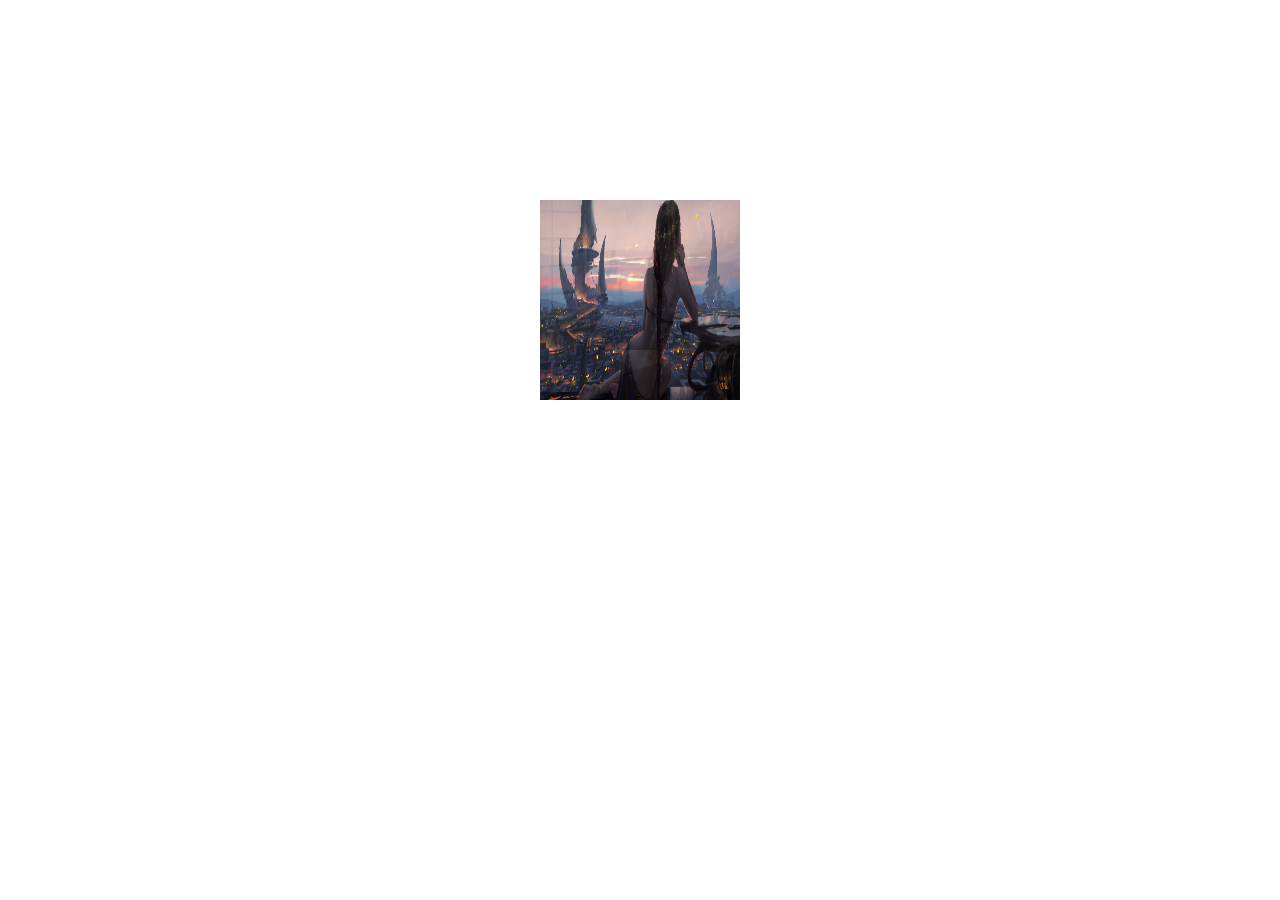
==== index.html @ 615001fa "Rename image_change.html to index.html" ====
<!DOCTYPE html>
<html>
<head>
    <meta charset="utf-8">
    <meta name="viewport" content="width=device-width,initial-scale=1.0,maximum-scale=1.0,minimum-scale=1.0,user-scalable=n0">
    <title>image</title>
    <style>
        *{
            padding:0;
            margin:0;
        }
        body{
            width:100%;
            height:100%;
        }
        #react{
            width: 200px;
            height:200px;
            margin: 200px auto;
            transform-style:preserve-3d;
            animation:rotate 20s infinite;
            animation-timing-function: linear;
        }
        #react div{
            position:absolute;
            transition: all .4s;
        }
        div .out_pic{
            width:200px;
            height:200px;
            opacity:0.9;
        }
        div .in_pic{
            width:100px;
            height:100px;
        }
        #react span{
            display:block;
            position:absolute;
            width:100px;
            height:100px;
            top:50px;
            left:50px;
        }
        @keyframes rotate{
            from{transform: rotateX(0deg) rotateY(0deg);}
            to{transform: rotateX(360deg) rotateY(360deg);}
        }
        .out_frount{
            transform:translateZ(100px);
        }
        .out_back{
            transform:translateZ(-100px);
        }
        .out_left{
            transform:rotateY(90deg) translateZ(100px);
        }
        .out_right{
            transform: rotateY(-90deg) translateZ(100px);
        }
        .out_top{
            transform:rotateX(90deg) translateZ(100px);
        }
        .out_bottom{
            transform: rotateX(-90deg) translateZ(100px);
        }
        .in_frount{
            transform:translateZ(50px);
        }
        .in_back{
            transform:translateZ(-50px);
        }
        .in_left{
            transform:rotateY(90deg) translateZ(50px);
        }
        .in_right{
            transform: rotateY(-90deg) translateZ(50px);
        }
        .in_top{
            transform:rotateX(90deg) translateZ(50px);
        }
        .in_bottom{
            transform: rotateX(-90deg) translateZ(50px);
        }
        #react:hover .out_frount{
            transform:translateZ(200px);
        }
        #react:hover .out_back{
            transform:translateZ(-200px);
        }
        #react:hover .out_left{
            transform:rotateY(90deg) translateZ(200px);
        }
        #react:hover .out_right{
            transform: rotateY(-90deg) translateZ(200px);
        }
        #react:hover .out_top{
            transform:rotateX(90deg) translateZ(200px);
        }
        #react:hover .out_bottom{
            transform: rotateX(-90deg) translateZ(200px);
        }
      /*  @charset "utf-8";*/
        /* CSS Document */
    </style>
</head>

<body>
<div id="react">
    <div class="out_frount">
        <img src="IMAGE/image0.jpg" class="out_pic">
    </div>
    <div class="out_back">
        <img src="IMAGE/image1.jpg" class="out_pic">
    </div>
    <div class="out_left">
        <img src="IMAGE/image2.jpg" class="out_pic">
    </div>
    <div class="out_right">
        <img src="IMAGE\image3.jpg" class="out_pic">
    </div>
    <div class="out_top">
        <img src="IMAGE/image4.jpg" class="out_pic">
    </div>
    <div class="out_bottom">
        <img src="IMAGE/image5.jpg" class="out_pic">
    </div>
    <span class="in_frount">
				<img src="IMAGE/image0.jpg" class="in_pic">
			</span>
    <span class="in_back">
				<img src="IMAGE/image1.jpg" class="in_pic">
			</span>
    <span class="in_left">
				<img src="IMAGE/image2.jpg" class="in_pic">
			</span>
    <span class="in_right">
				<img src="IMAGE\image3.jpg" class="in_pic">
			</span>
    <span class="in_top">
				<img src="IMAGE/image4.jpg" class="in_pic">
			</span>
    <span class="in_bottom">
				<img src="IMAGE/image5.jpg" class="in_pic">
			</span>
</div>
</body>
</html>
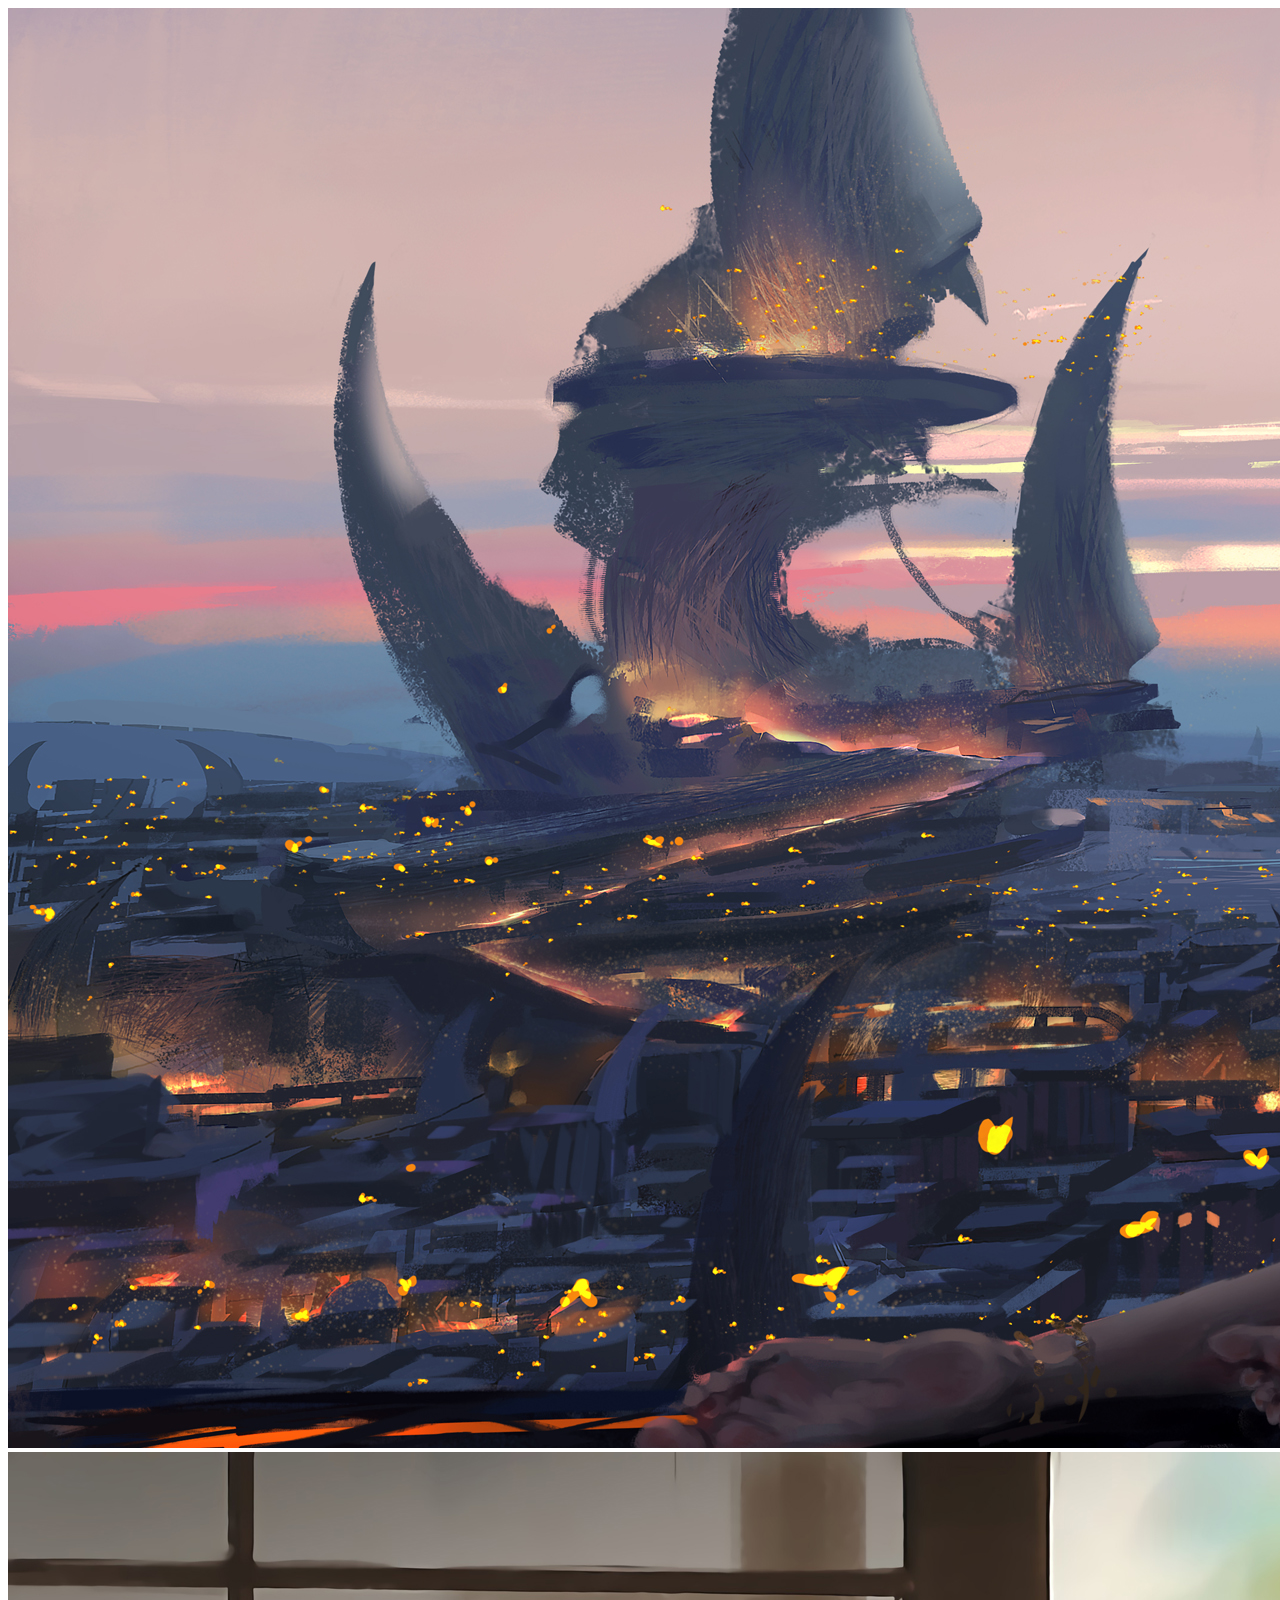
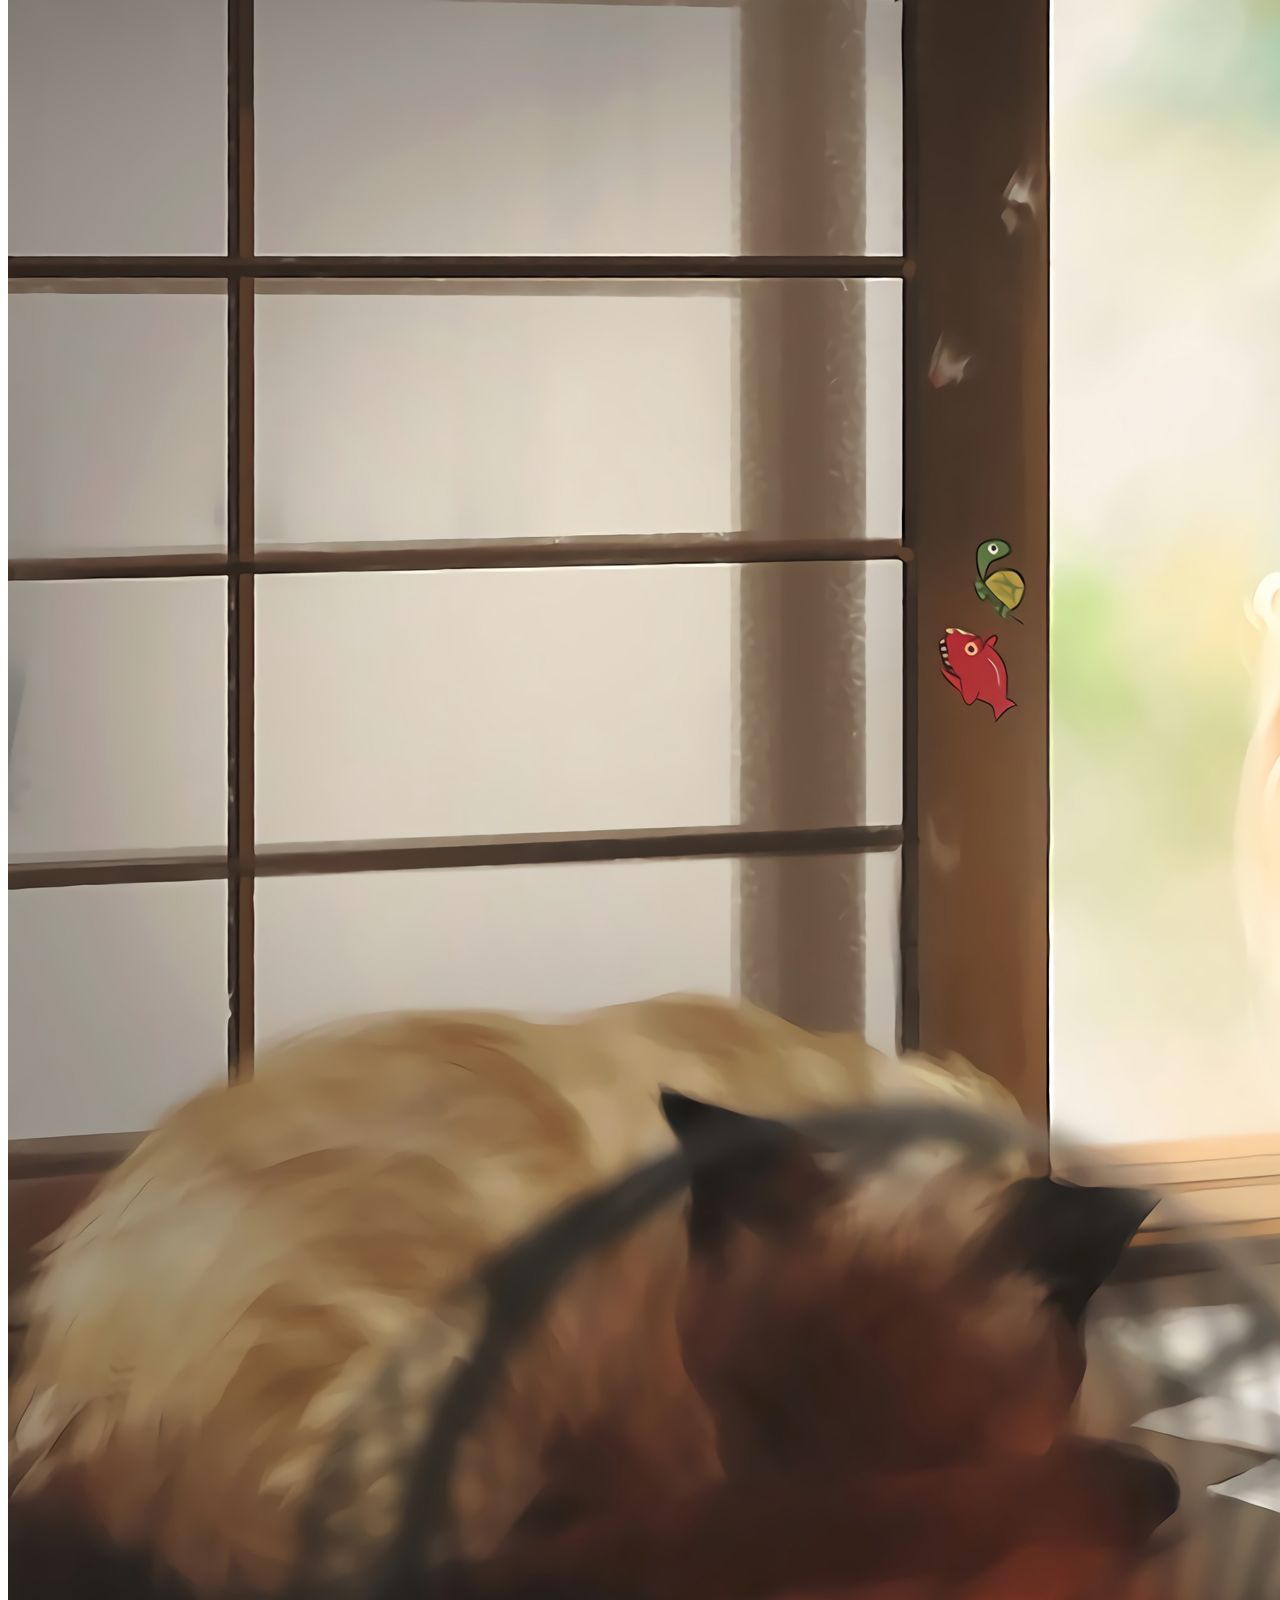
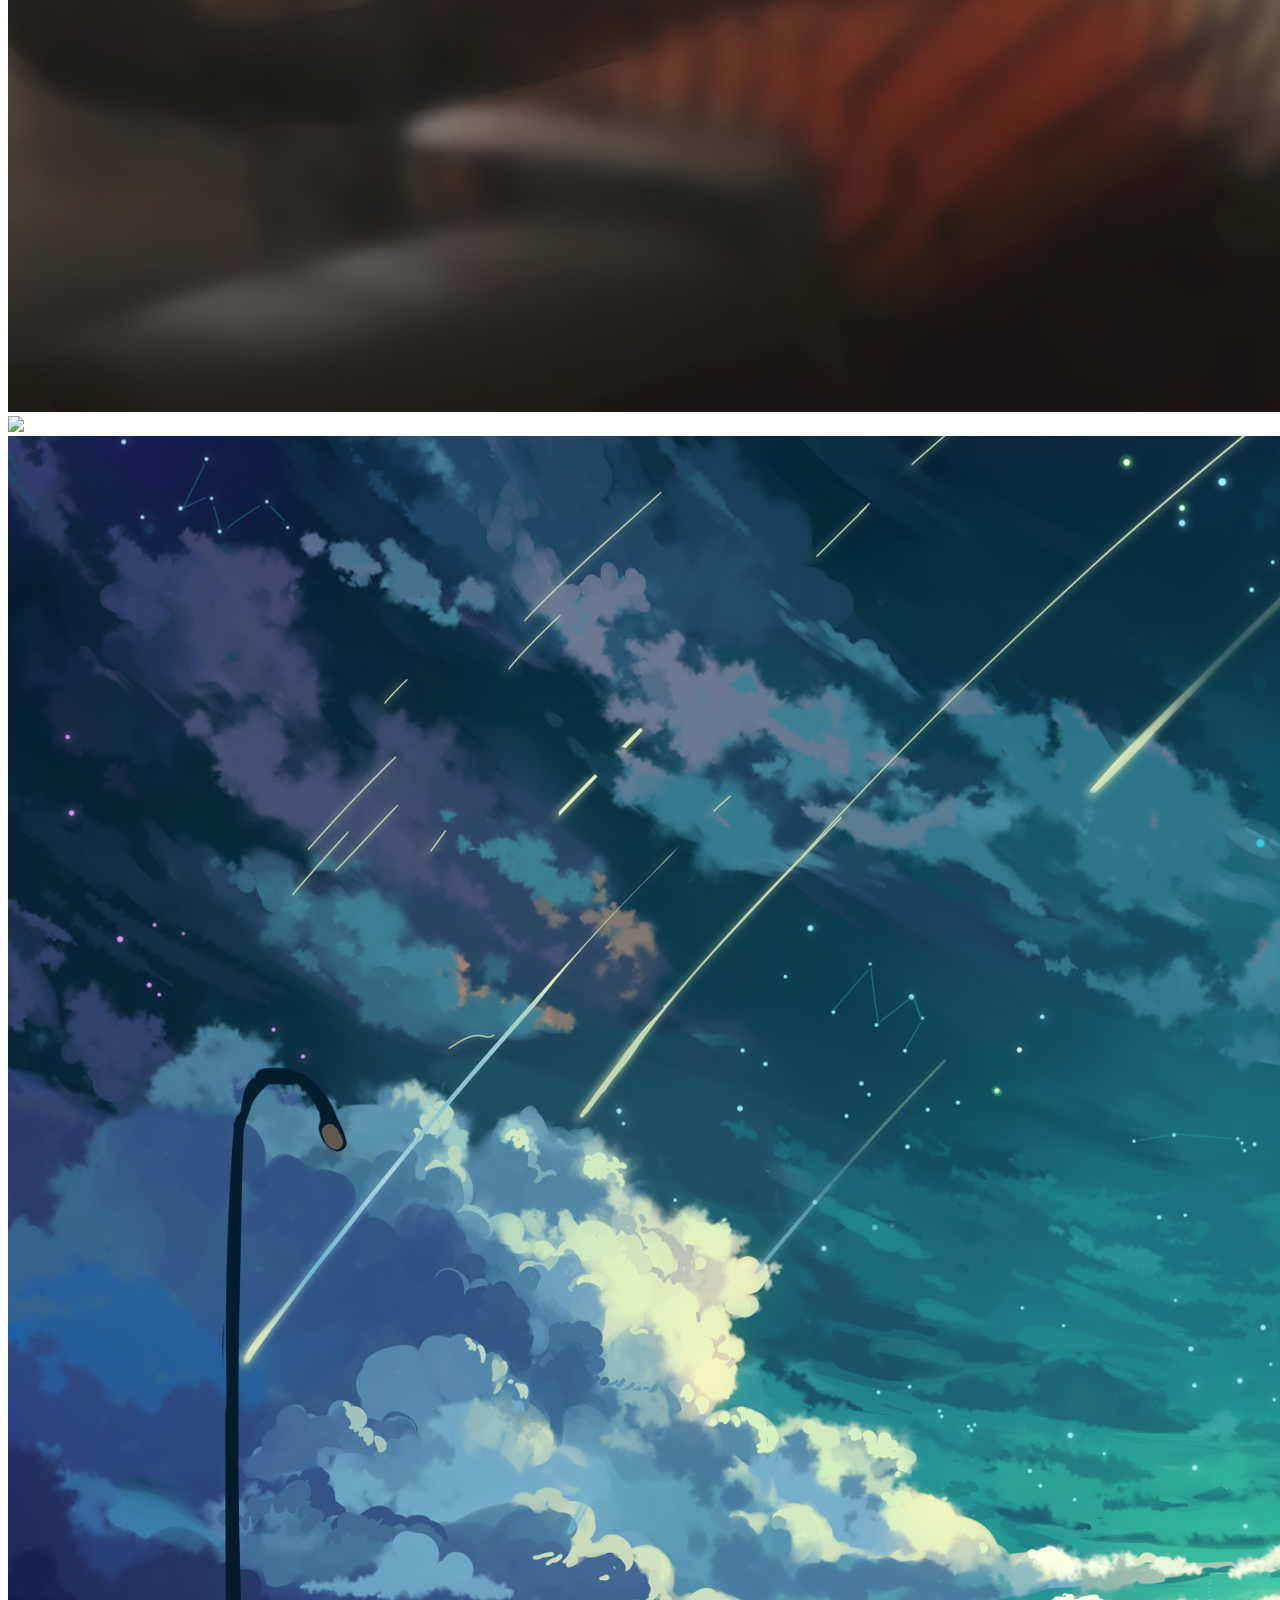
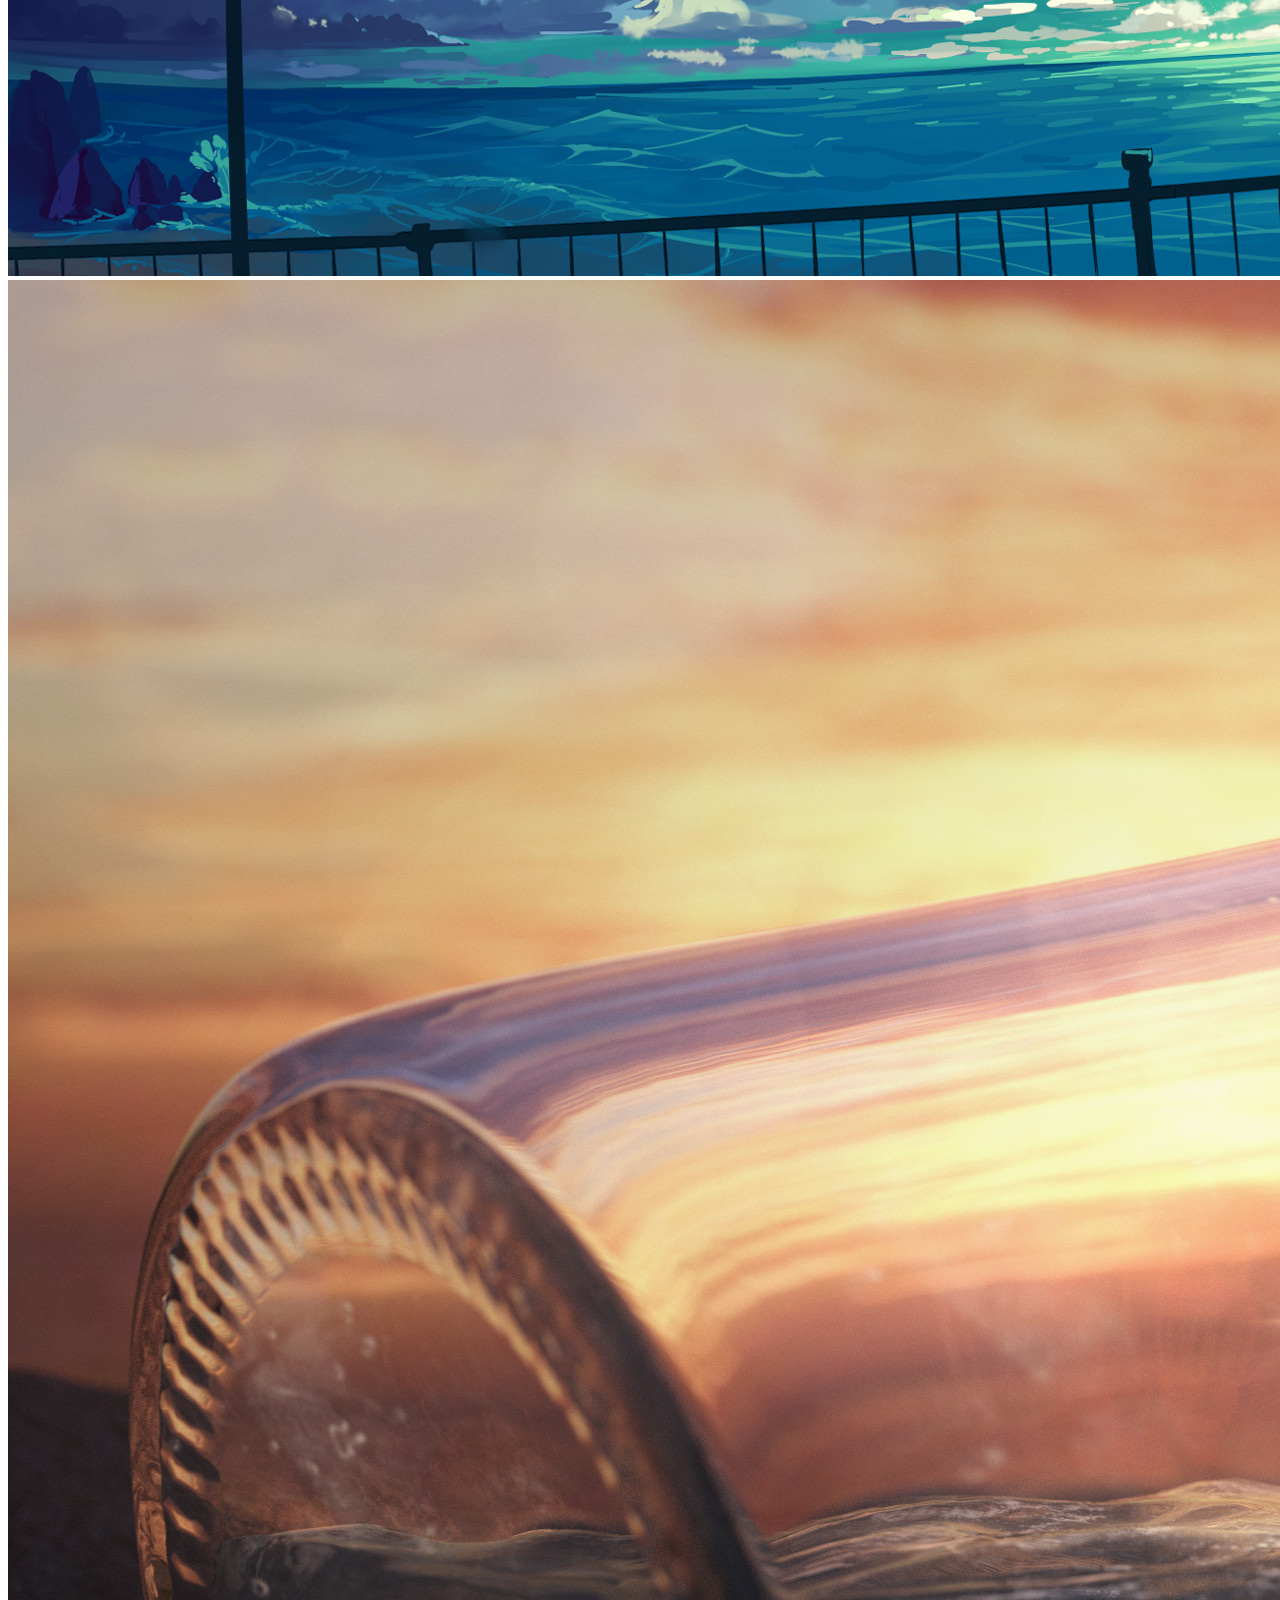
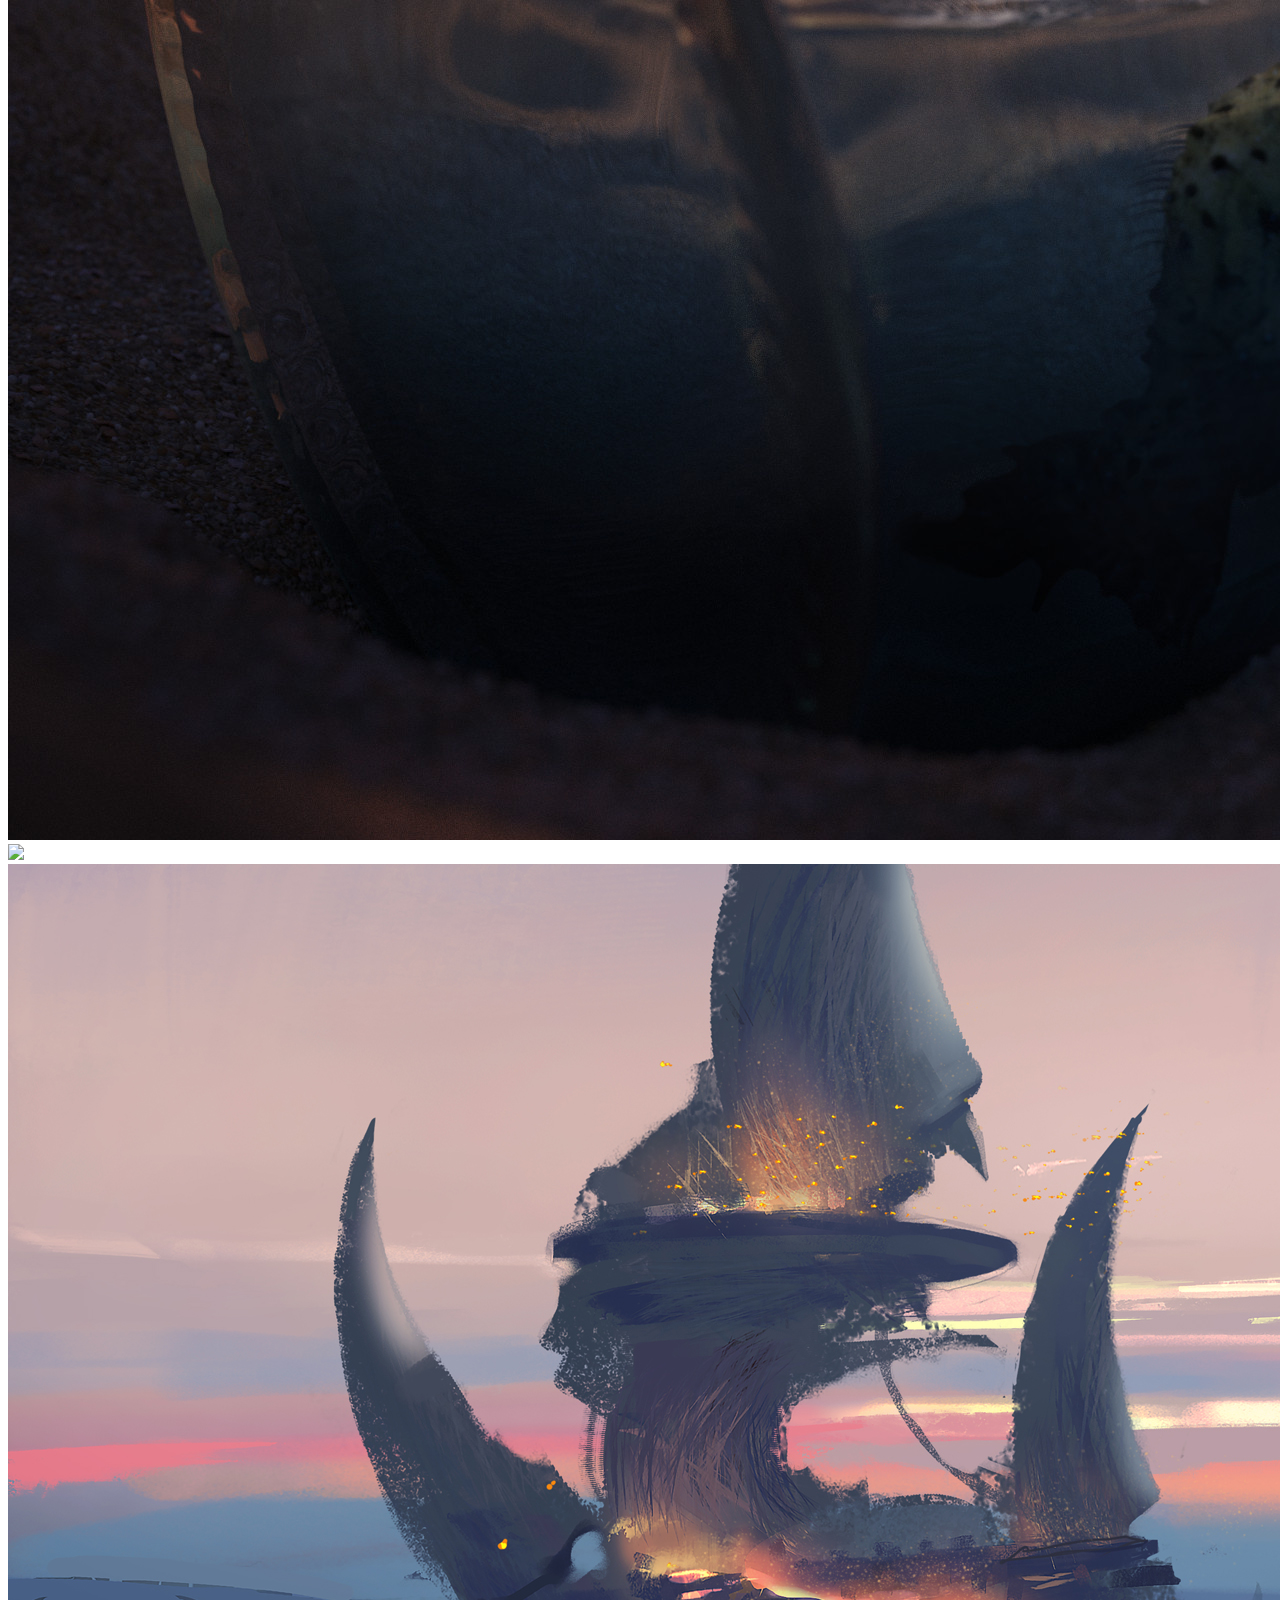
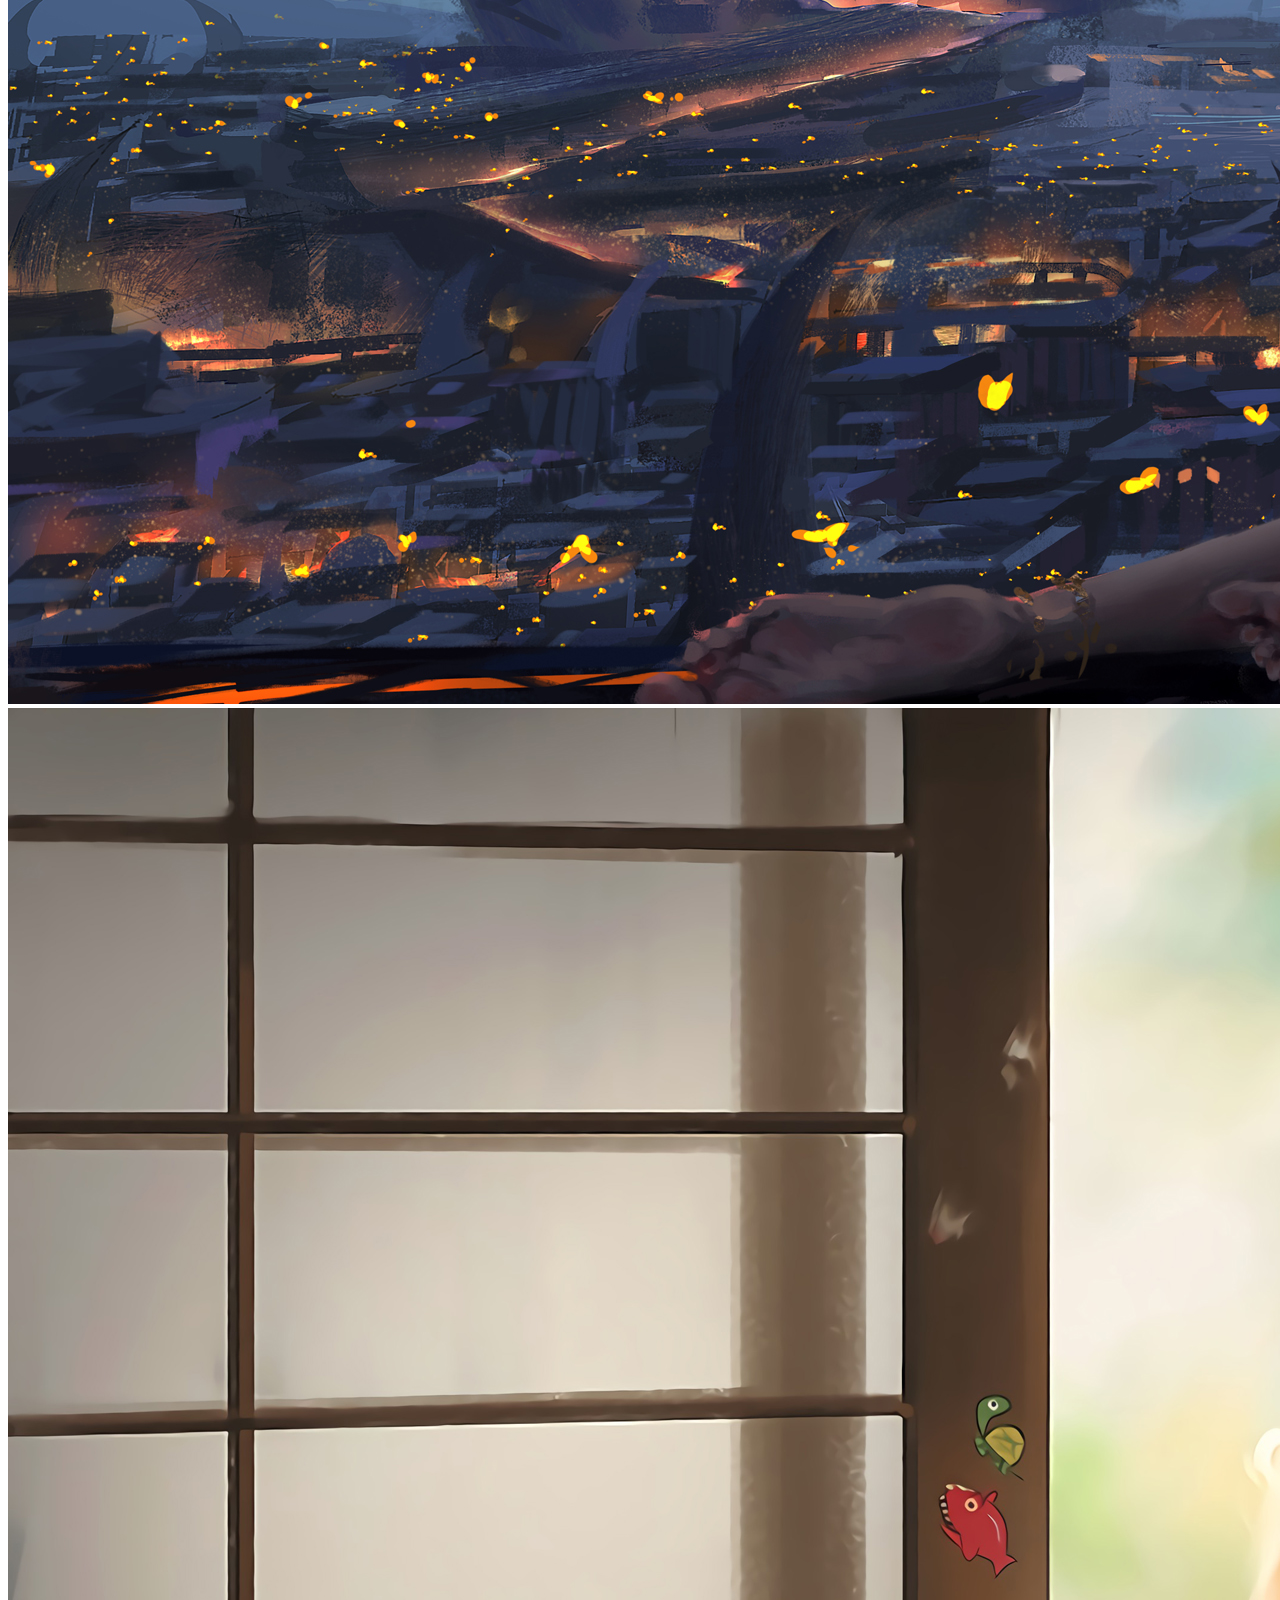
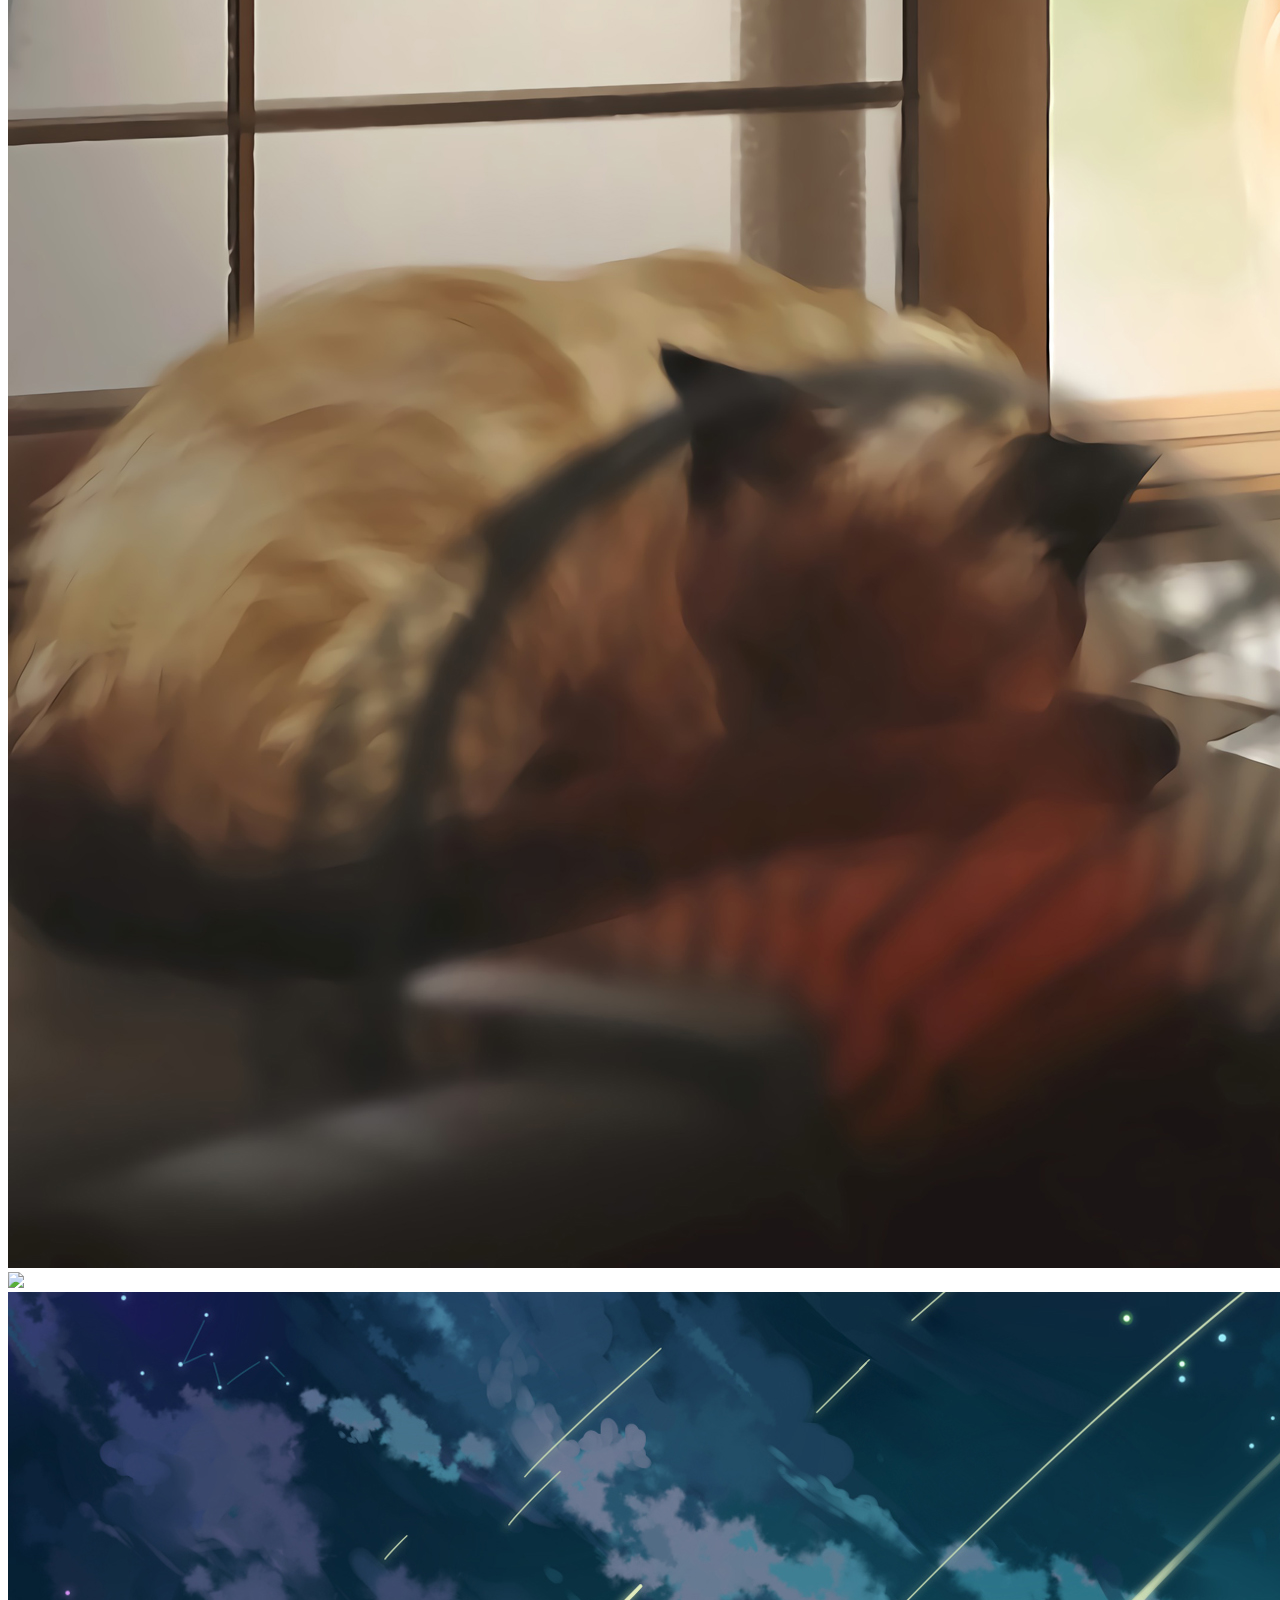
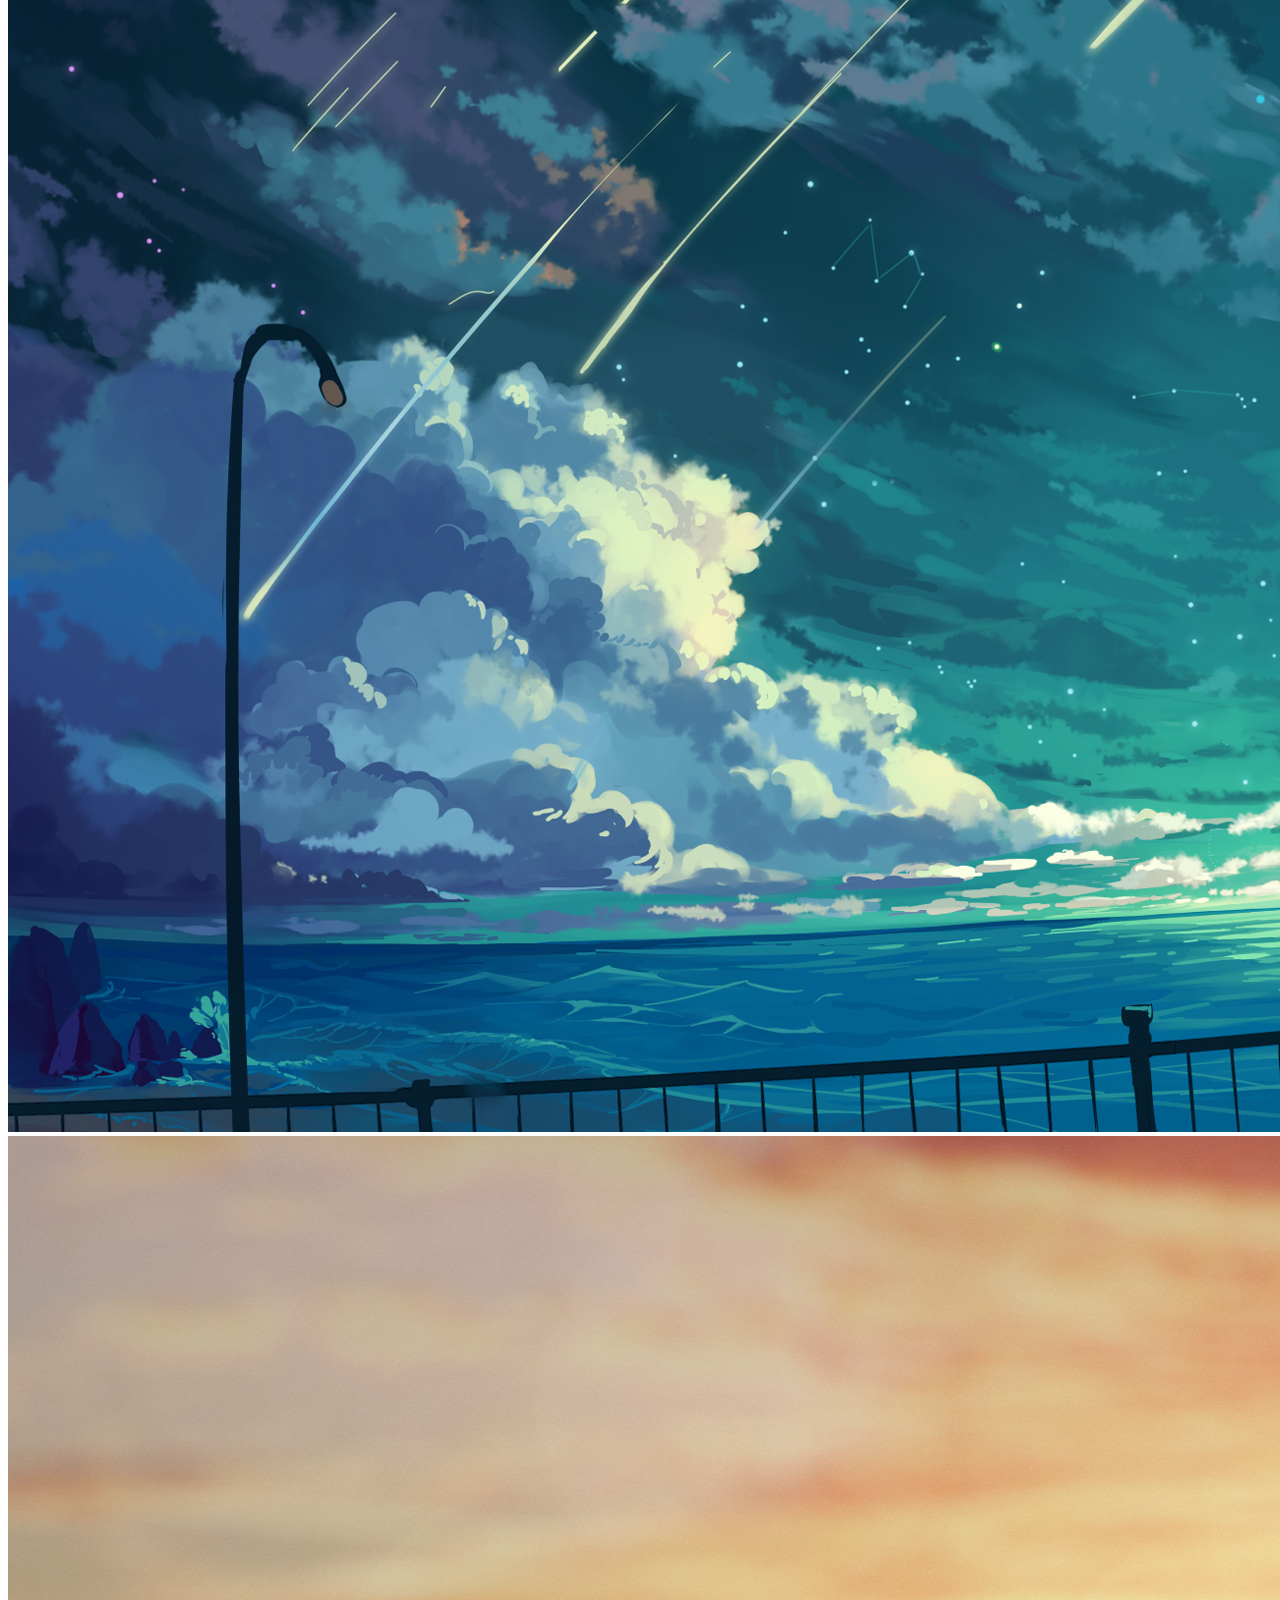
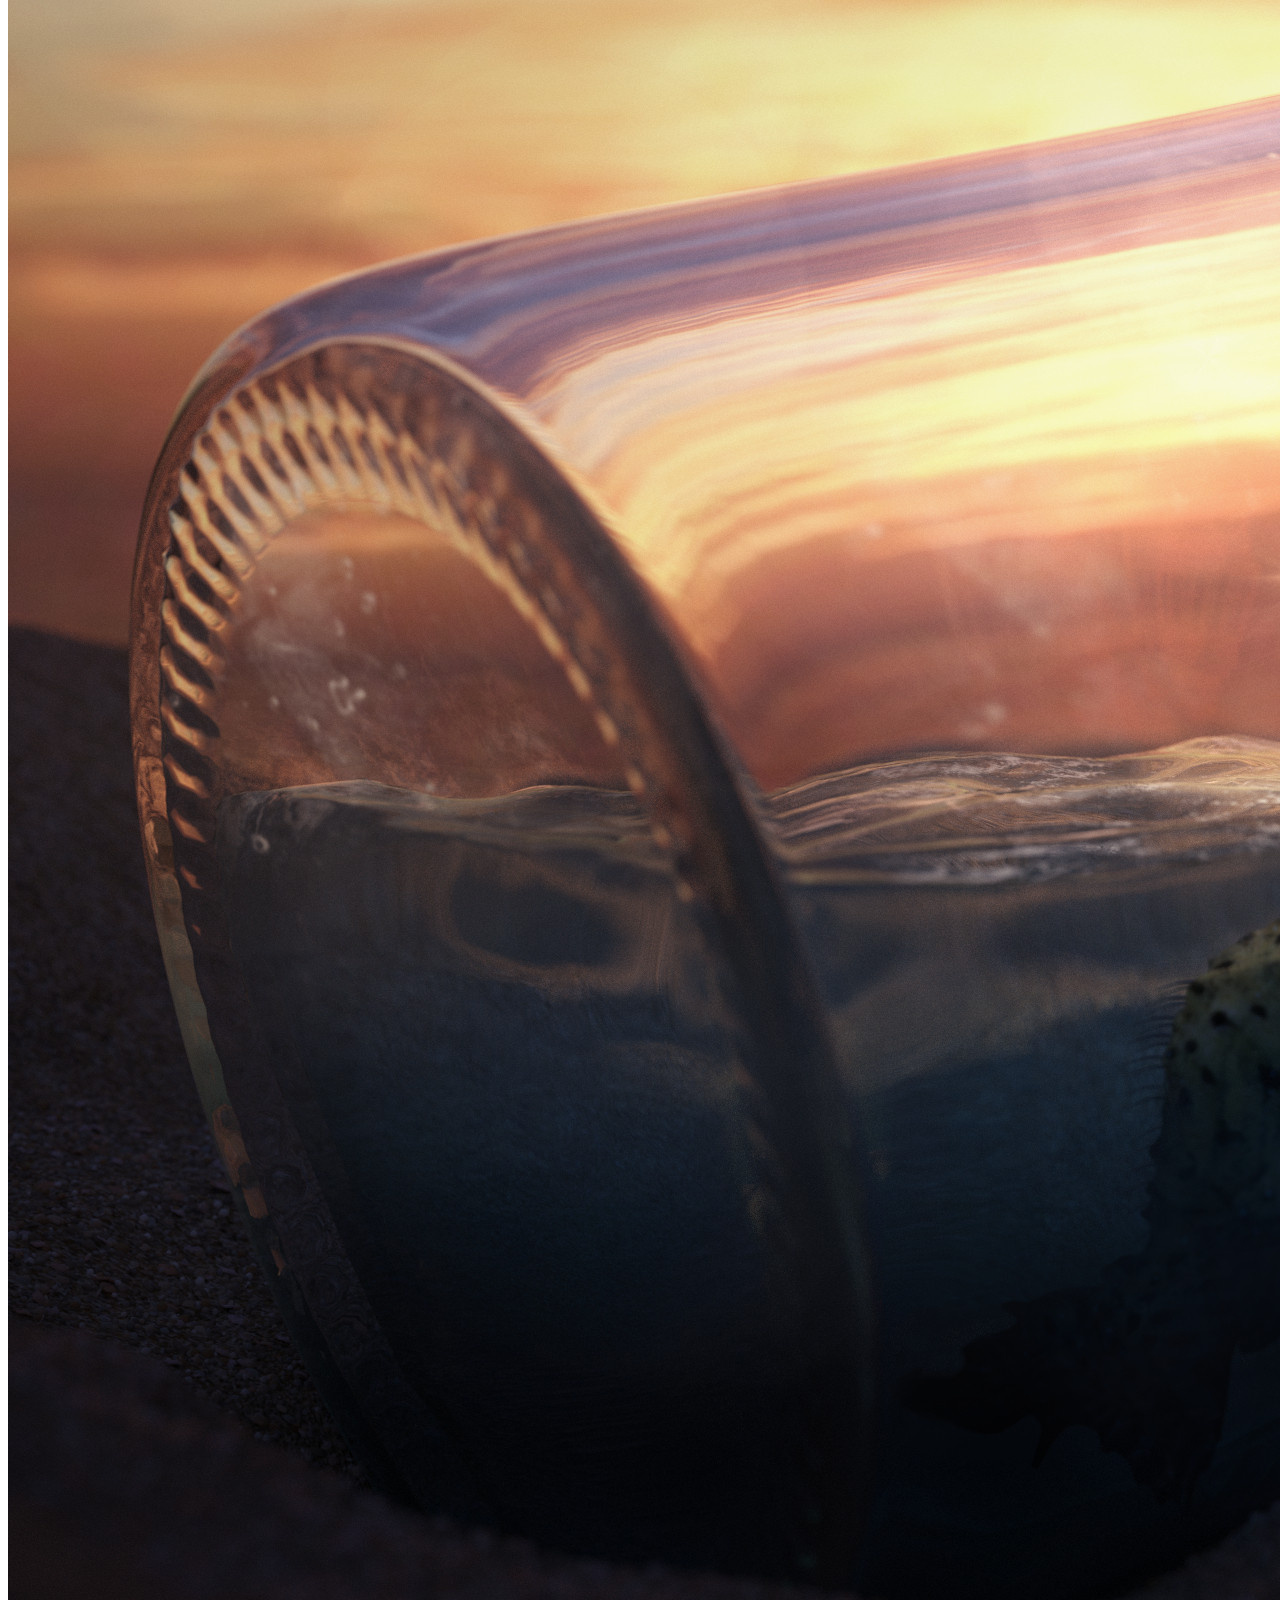
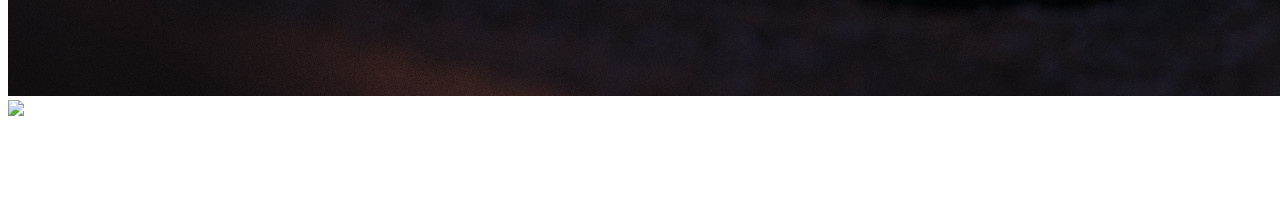
==== commit b6bed4f8: "Update index.html" ====
--- a/index.html
+++ b/index.html
@@ -1,149 +1,53 @@
-
 <!DOCTYPE html>
 <html>
 <head>
     <meta charset="utf-8">
     <meta name="viewport" content="width=device-width,initial-scale=1.0,maximum-scale=1.0,minimum-scale=1.0,user-scalable=n0">
-    <title>image</title>
-    <style>
-        *{
-            padding:0;
-            margin:0;
-        }
-        body{
-            width:100%;
-            height:100%;
-        }
-        #react{
-            width: 200px;
-            height:200px;
-            margin: 200px auto;
-            transform-style:preserve-3d;
-            animation:rotate 20s infinite;
-            animation-timing-function: linear;
-        }
-        #react div{
-            position:absolute;
-            transition: all .4s;
-        }
-        div .out_pic{
-            width:200px;
-            height:200px;
-            opacity:0.9;
-        }
-        div .in_pic{
-            width:100px;
-            height:100px;
-        }
-        #react span{
-            display:block;
-            position:absolute;
-            width:100px;
-            height:100px;
-            top:50px;
-            left:50px;
-        }
-        @keyframes rotate{
-            from{transform: rotateX(0deg) rotateY(0deg);}
-            to{transform: rotateX(360deg) rotateY(360deg);}
-        }
-        .out_frount{
-            transform:translateZ(100px);
-        }
-        .out_back{
-            transform:translateZ(-100px);
-        }
-        .out_left{
-            transform:rotateY(90deg) translateZ(100px);
-        }
-        .out_right{
-            transform: rotateY(-90deg) translateZ(100px);
-        }
-        .out_top{
-            transform:rotateX(90deg) translateZ(100px);
-        }
-        .out_bottom{
-            transform: rotateX(-90deg) translateZ(100px);
-        }
-        .in_frount{
-            transform:translateZ(50px);
-        }
-        .in_back{
-            transform:translateZ(-50px);
-        }
-        .in_left{
-            transform:rotateY(90deg) translateZ(50px);
-        }
-        .in_right{
-            transform: rotateY(-90deg) translateZ(50px);
-        }
-        .in_top{
-            transform:rotateX(90deg) translateZ(50px);
-        }
-        .in_bottom{
-            transform: rotateX(-90deg) translateZ(50px);
-        }
-        #react:hover .out_frount{
-            transform:translateZ(200px);
-        }
-        #react:hover .out_back{
-            transform:translateZ(-200px);
-        }
-        #react:hover .out_left{
-            transform:rotateY(90deg) translateZ(200px);
-        }
-        #react:hover .out_right{
-            transform: rotateY(-90deg) translateZ(200px);
-        }
-        #react:hover .out_top{
-            transform:rotateX(90deg) translateZ(200px);
-        }
-        #react:hover .out_bottom{
-            transform: rotateX(-90deg) translateZ(200px);
-        }
-      /*  @charset "utf-8";*/
-        /* CSS Document */
-    </style>
+    <title>万sir_image</title>
+    <link rel="stylesheet" href="../CSS/image_3D.css" type="text/css">
 </head>
-
 <body>
 <div id="react">
     <div class="out_frount">
-        <img src="IMAGE/image0.jpg" class="out_pic">
+        <img src="../IMAGE/image0.jpg" class="out_pic">
     </div>
     <div class="out_back">
-        <img src="IMAGE/image1.jpg" class="out_pic">
+        <img src="../IMAGE/image1.jpg" class="out_pic">
     </div>
     <div class="out_left">
-        <img src="IMAGE/image2.jpg" class="out_pic">
+        <img src="../IMAGE/image2.jpg" class="out_pic">
     </div>
     <div class="out_right">
-        <img src="IMAGE\image3.jpg" class="out_pic">
+        <img src="../IMAGE\image3.jpg" class="out_pic">
     </div>
     <div class="out_top">
-        <img src="IMAGE/image4.jpg" class="out_pic">
+        <img src="../IMAGE/image4.jpg" class="out_pic">
     </div>
     <div class="out_bottom">
-        <img src="IMAGE/image5.jpg" class="out_pic">
+        <img src="../IMAGE/image5.jpg" class="out_pic">
     </div>
     <span class="in_frount">
-				<img src="IMAGE/image0.jpg" class="in_pic">
+				<img src="../IMAGE/image0.jpg" class="in_pic">
 			</span>
     <span class="in_back">
-				<img src="IMAGE/image1.jpg" class="in_pic">
+				<img src="../IMAGE/image1.jpg" class="in_pic">
 			</span>
     <span class="in_left">
-				<img src="IMAGE/image2.jpg" class="in_pic">
+				<img src="../IMAGE/image2.jpg" class="in_pic">
 			</span>
     <span class="in_right">
-				<img src="IMAGE\image3.jpg" class="in_pic">
+				<img src="../IMAGE\image3.jpg" class="in_pic">
 			</span>
     <span class="in_top">
-				<img src="IMAGE/image4.jpg" class="in_pic">
+				<img src="../IMAGE/image4.jpg" class="in_pic">
 			</span>
     <span class="in_bottom">
-				<img src="IMAGE/image5.jpg" class="in_pic">
+				<img src="../IMAGE/image5.jpg" class="in_pic">
 			</span>
 </div>
+	<div>
+
+    		<iframe frameborder="no" border="0" marginwidth="0" marginheight="0" width=330 height=86 src="//music.163.com/outchain/player?type=2&id=504038484&auto=1&height=66"></iframe>
+	</div>
 </body>
 </html>
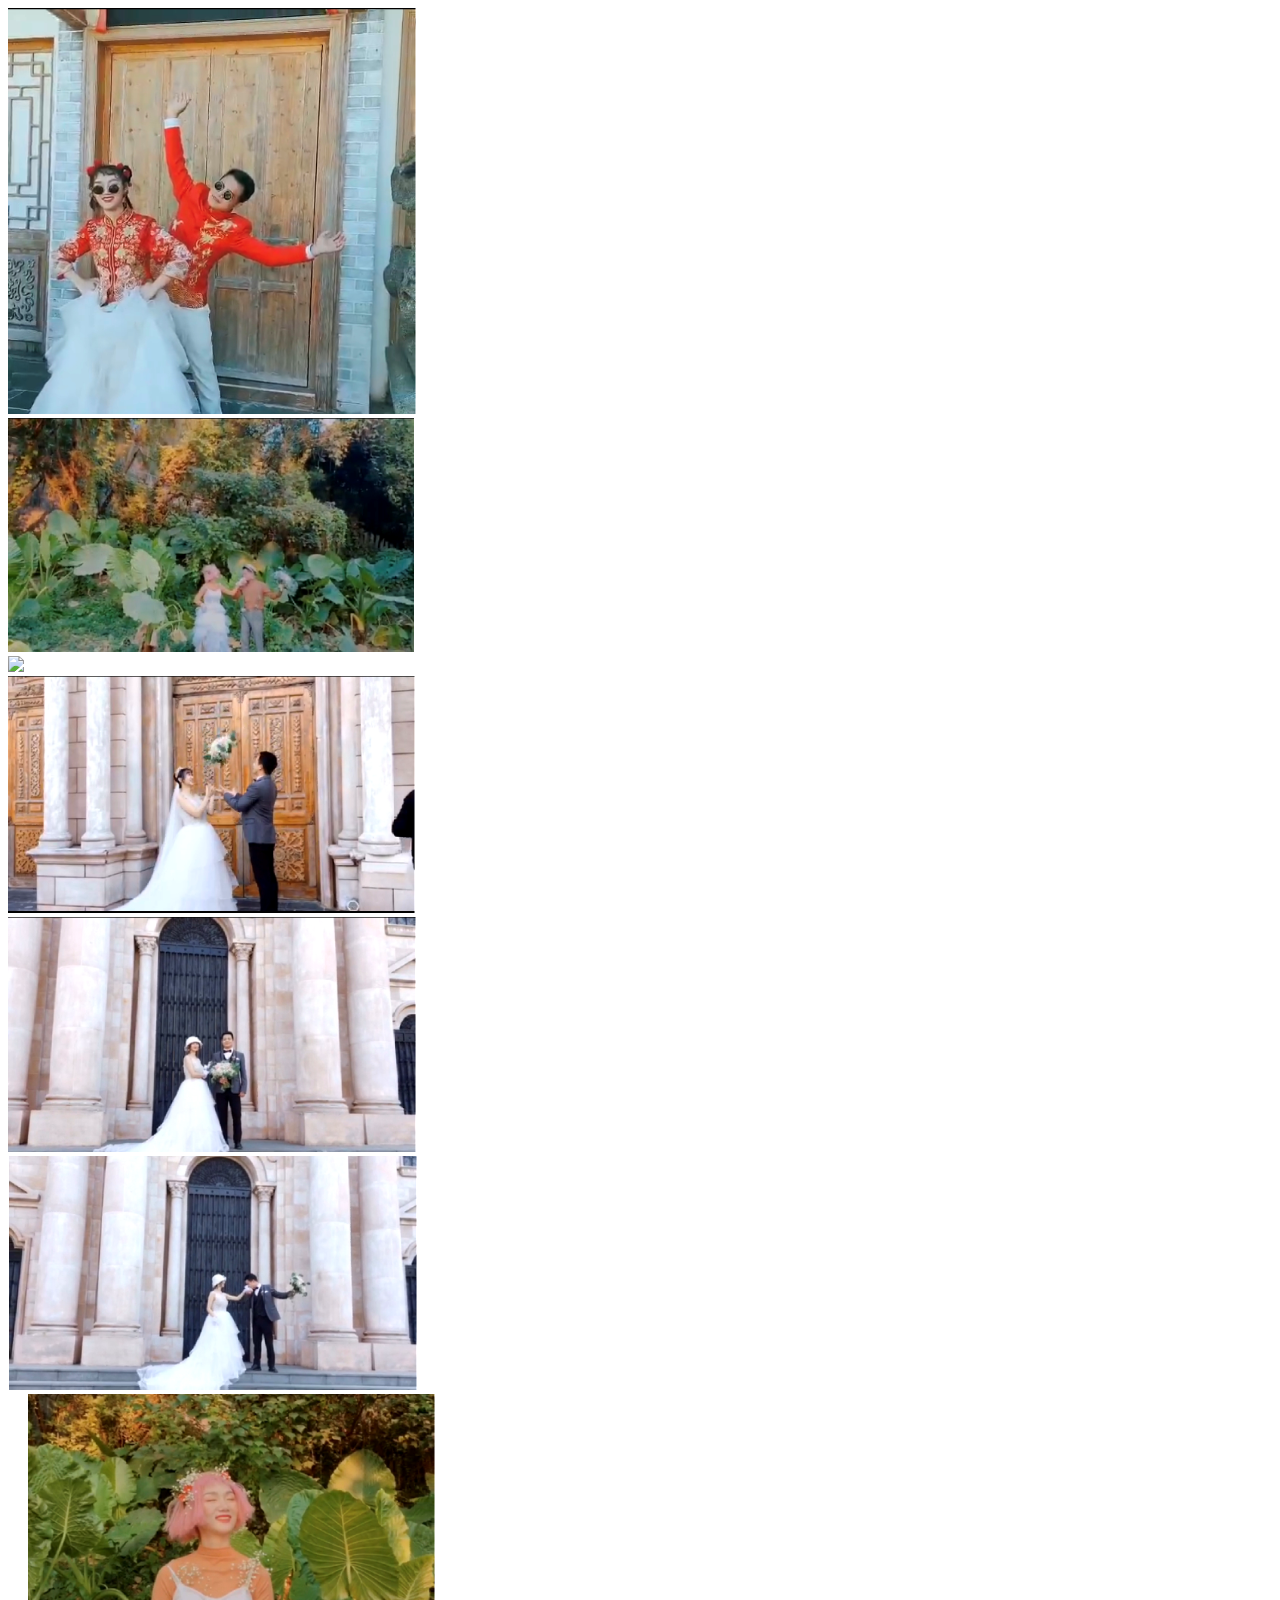
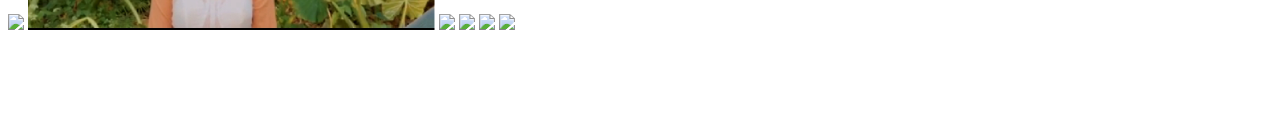
==== commit 5779f2f1: "married" ====
--- a/index.html
+++ b/index.html
@@ -9,7 +9,7 @@
 <body>
 <div id="react">
     <div class="out_frount">
-        <img src="../IMAGE/image0.jpg" class="out_pic">
+        <img src="../IMAGE/image6.jpg" class="out_pic">
     </div>
     <div class="out_back">
         <img src="../IMAGE/image1.jpg" class="out_pic">
@@ -27,22 +27,22 @@
         <img src="../IMAGE/image5.jpg" class="out_pic">
     </div>
     <span class="in_frount">
-				<img src="../IMAGE/image0.jpg" class="in_pic">
+				<img src="../IMAGE/image7.jpg" class="in_pic">
 			</span>
     <span class="in_back">
-				<img src="../IMAGE/image1.jpg" class="in_pic">
+				<img src="../IMAGE/image8.jpg" class="in_pic">
 			</span>
     <span class="in_left">
-				<img src="../IMAGE/image2.jpg" class="in_pic">
+				<img src="../IMAGE/image9.jpg" class="in_pic">
 			</span>
     <span class="in_right">
-				<img src="../IMAGE\image3.jpg" class="in_pic">
+				<img src="../IMAGE/image10.jpg" class="in_pic">
 			</span>
     <span class="in_top">
-				<img src="../IMAGE/image4.jpg" class="in_pic">
+				<img src="../IMAGE/image11.jpg" class="in_pic">
 			</span>
     <span class="in_bottom">
-				<img src="../IMAGE/image5.jpg" class="in_pic">
+				<img src="../IMAGE/image12.jpg" class="in_pic">
 			</span>
 </div>
 	<div>
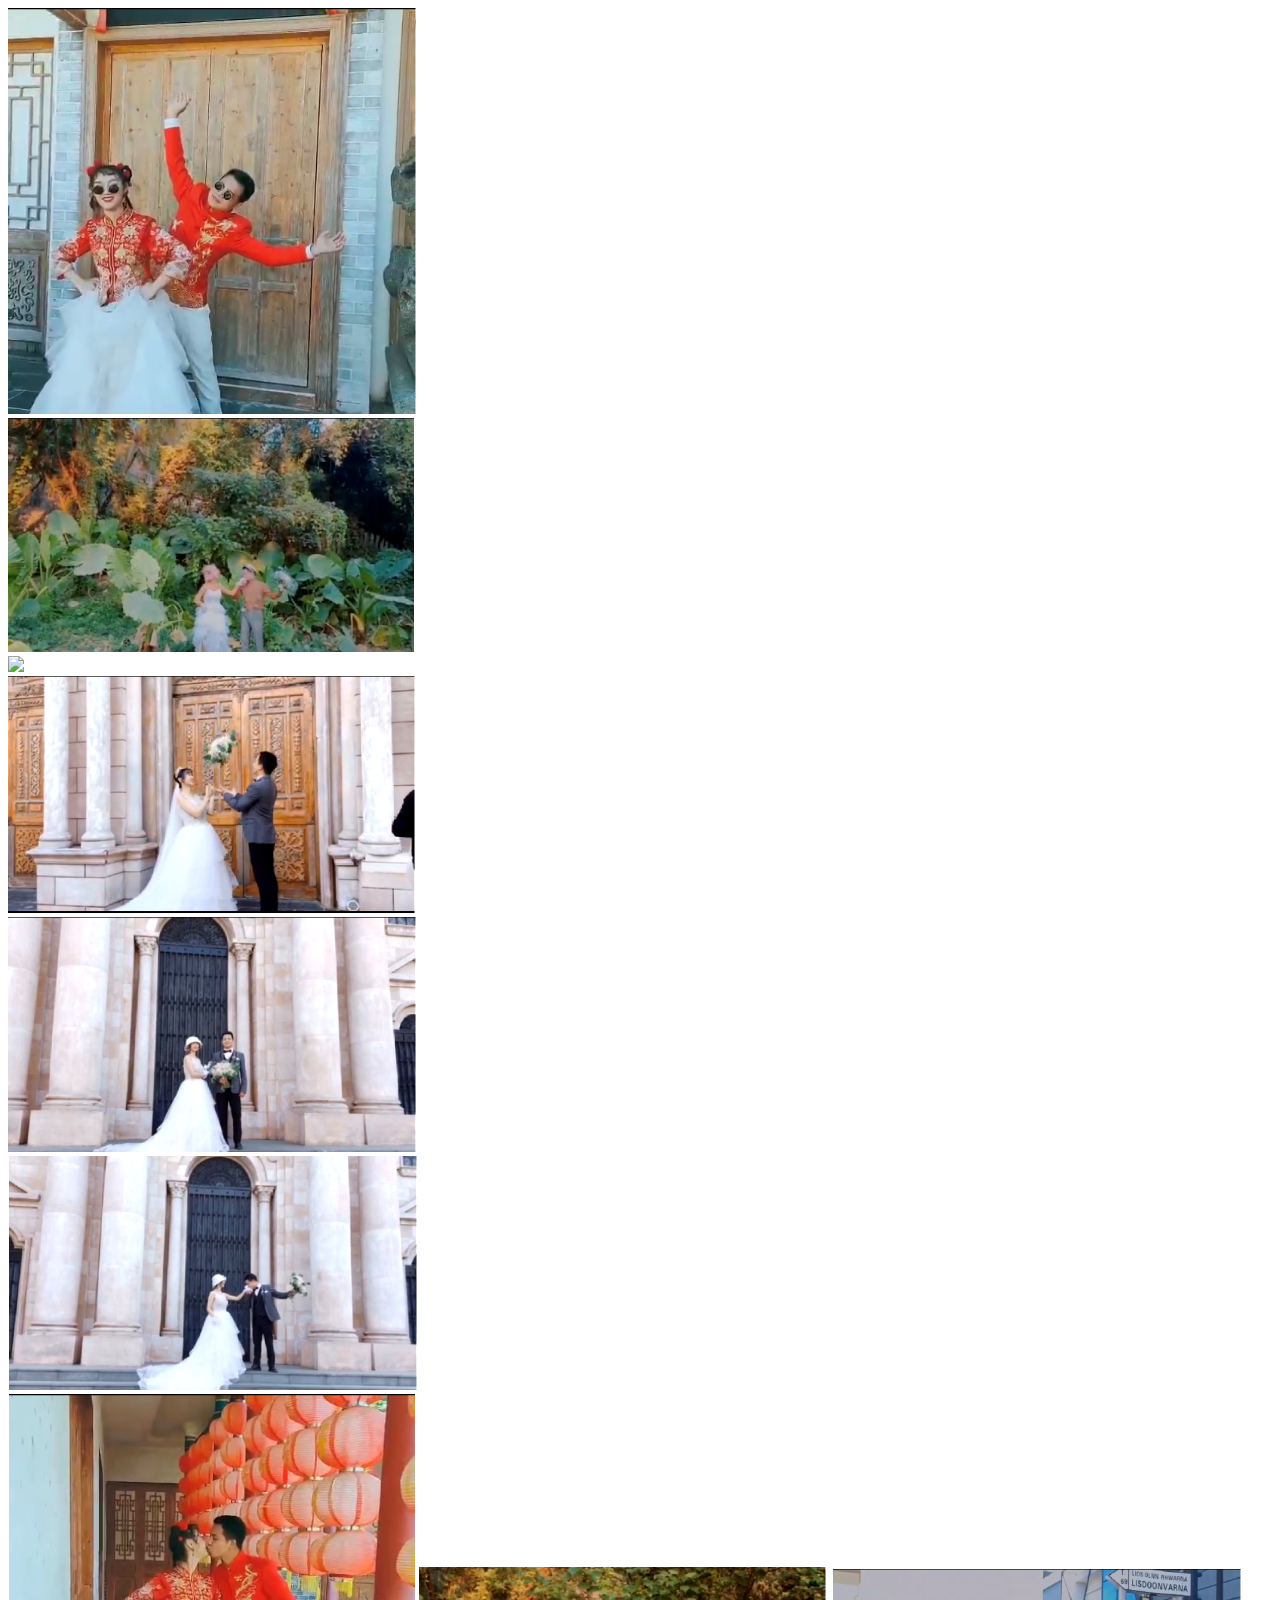
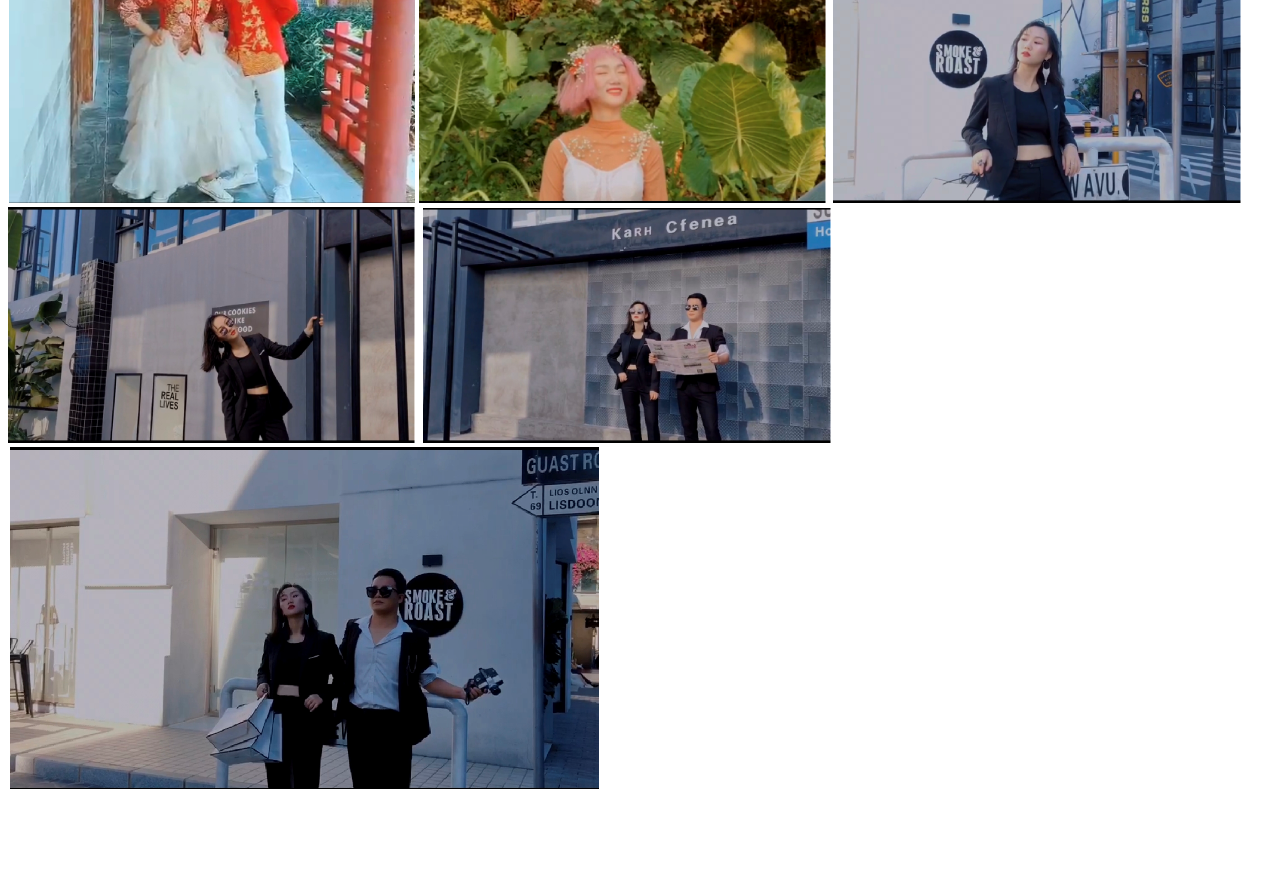
==== commit de7cc8de: "music" ====
--- a/index.html
+++ b/index.html
@@ -46,8 +46,7 @@
 			</span>
 </div>
 	<div>
-
-    		<iframe frameborder="no" border="0" marginwidth="0" marginheight="0" width=330 height=86 src="//music.163.com/outchain/player?type=2&id=504038484&auto=1&height=66"></iframe>
+        <iframe frameborder="no" border="0" marginwidth="0" marginheight="0" width=330 height=86 src="//music.163.com/outchain/player?type=2&id=27879263&auto=1&height=66"></iframe>
 	</div>
 </body>
 </html>
